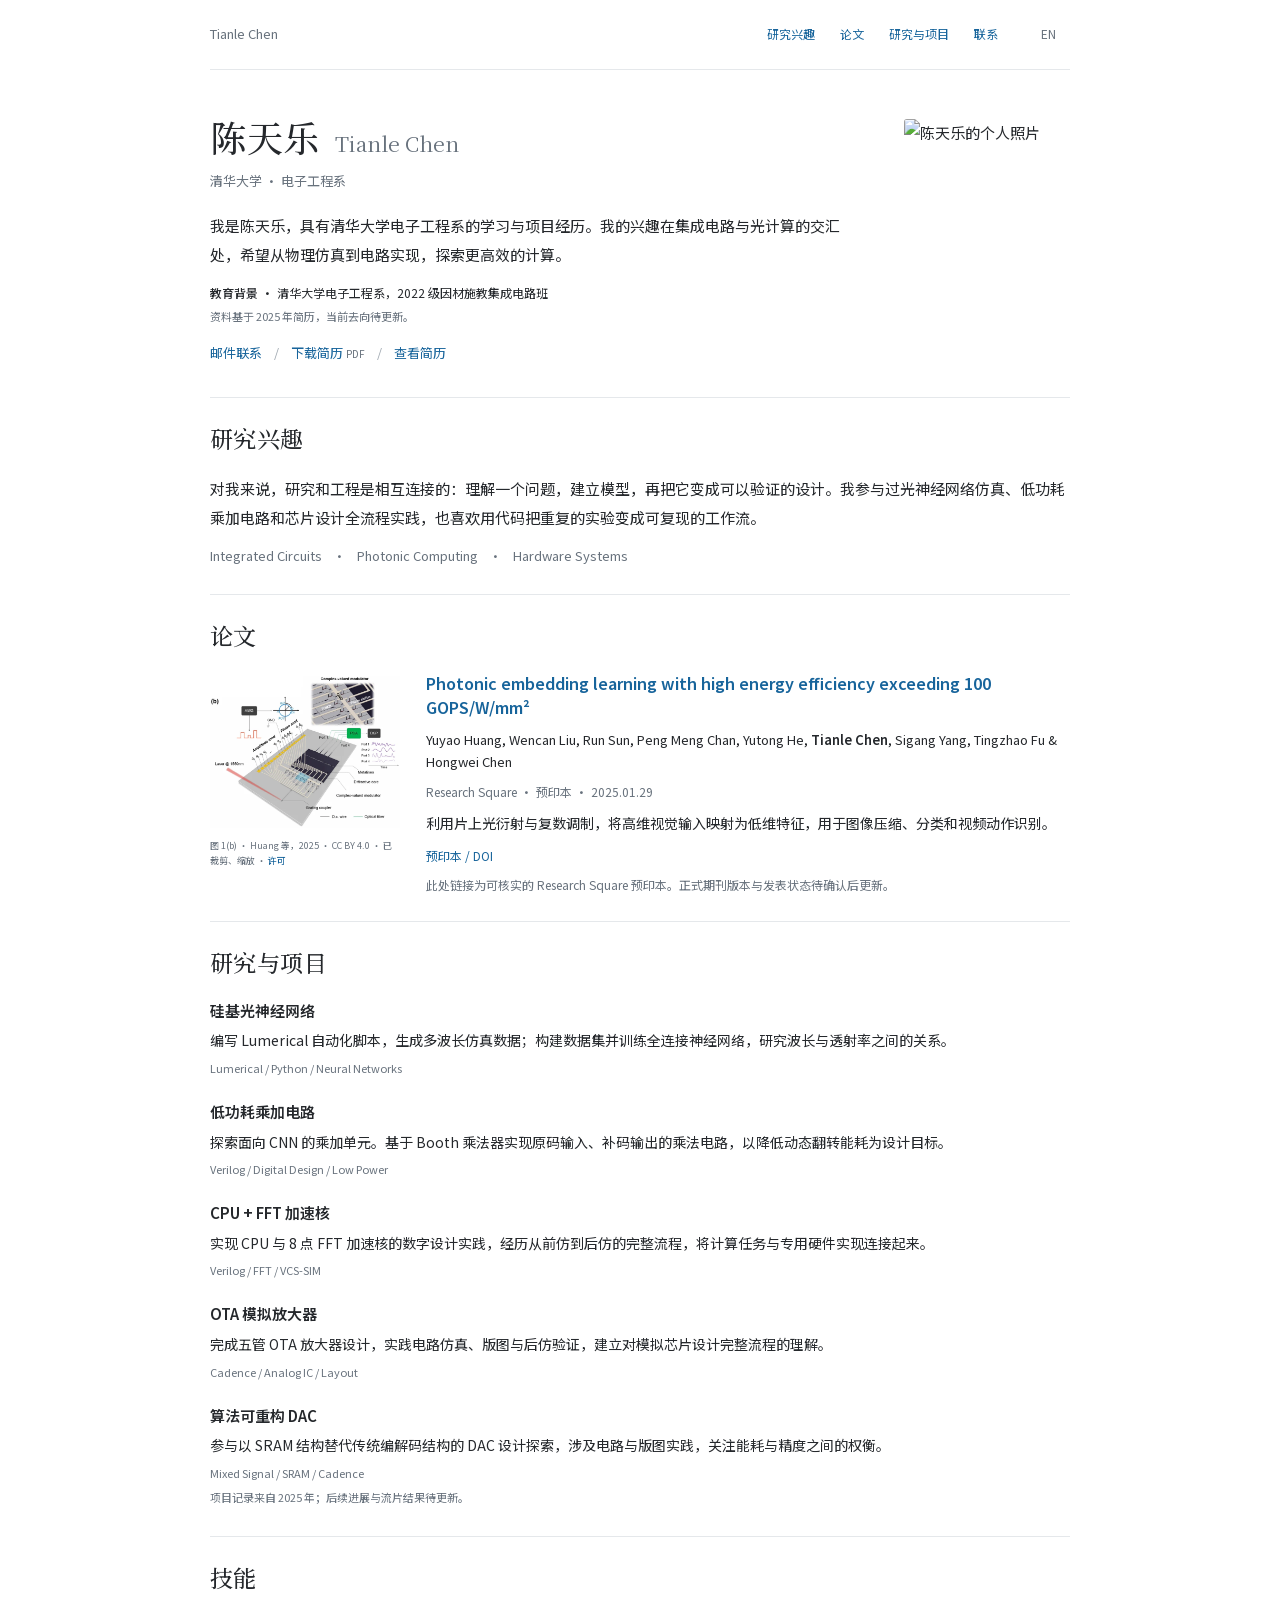
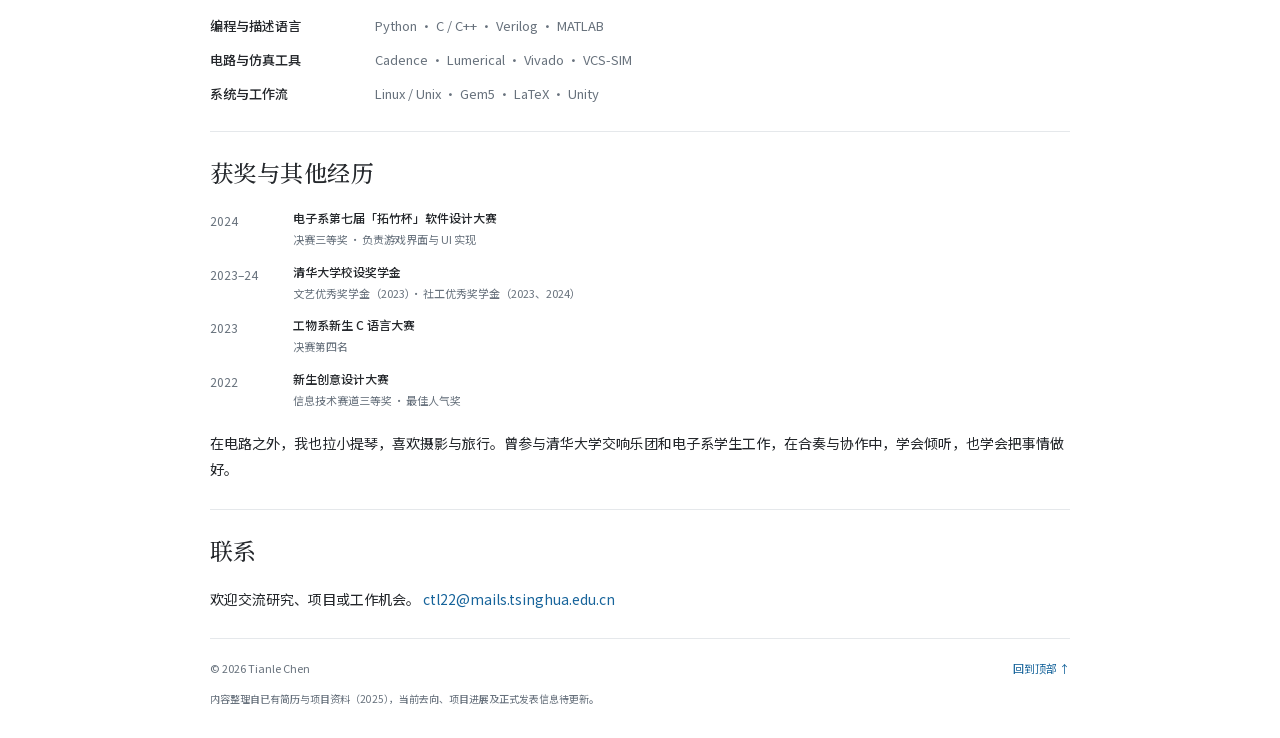
==== index.html @ f5d43eaf "Create personal academic homepage" ====
﻿<!doctype html>
<html lang="zh-CN">
<head>
  <meta charset="UTF-8">
  <meta name="viewport" content="width=device-width, initial-scale=1">
  <meta name="theme-color" content="#ffffff">
  <meta name="author" content="Tianle Chen">
  <meta name="description" content="陈天乐的个人主页：集成电路设计、光计算、科研与工程项目。Tianle Chen — integrated circuits, photonic computing, and engineering projects.">
  <title>陈天乐 Tianle Chen · 个人主页</title>
  <link rel="icon" type="image/svg+xml" href="assets/favicon.svg">
  <script>
    // Direct file previews use system fallbacks; HTTP(S) previews load the bundled fonts.
    // This avoids browser file:// font restrictions without third-party services.
    if (location.protocol !== "file:") {
      const sheet = document.createElement("link");
      sheet.rel = "stylesheet";
      sheet.href = "assets/fonts/fonts.css";
      document.head.appendChild(sheet);
      for (const font of ["profile-sans-sc.woff2", "profile-serif-sc.woff2"]) {
        const preload = document.createElement("link");
        preload.rel = "preload";
        preload.as = "font";
        preload.type = "font/woff2";
        preload.crossOrigin = "anonymous";
        preload.href = "assets/fonts/" + font;
        document.head.appendChild(preload);
      }
    }
  </script>
  <link rel="stylesheet" href="styles.css">
  <script src="content.js" defer></script>
  <script src="app.js" defer></script>
</head>
<body>
  <a class="skip-link" href="#main">跳转到主要内容 / Skip to content</a>
  <div id="app"></div>
  <noscript><main class="no-script"><h1>陈天乐 · Tianle Chen</h1><p>集成电路设计与光计算。请启用 JavaScript 以浏览完整主页。</p><p>Integrated circuit design and photonic computing. Enable JavaScript to view the full site.</p><a href="resume.html">查看简历 / View résumé</a><p><a href="mailto:ctl22@mails.tsinghua.edu.cn">ctl22@mails.tsinghua.edu.cn</a></p></main></noscript>
</body>
</html>
---- styles.css ----
/* 简洁学者主页：日常改内容请打开 content.js。
 * 改颜色、页面宽度、字号与间距，在下方对应注释处修改。 */
/* 字体采用随网站打包的开源思源字体子集，不请求第三方字体服务。
 * 标题：思源宋体；正文：思源黑体。修改字体入口是下面的两个变量。 */
:root {
  --font-body: "Profile Sans SC", "Noto Sans SC", "PingFang SC", "Microsoft YaHei", sans-serif;
  --font-heading: "Profile Serif SC", "Noto Serif SC", "Songti SC", Georgia, serif;
  --paper: #ffffff;
  --text: #25282c;
  --muted: #68727d;
  --link: #17649b;
  --link-hover: #0d416c;
  --border: #e5e8eb;
  --page-width: 860px;
}
* { box-sizing: border-box; }
html { scroll-behavior: smooth; scroll-padding-top: 24px; }
body { margin: 0; color: var(--text); background: var(--paper); font-family: var(--font-body); font-size: 15px; font-weight: 400; line-height: 1.9; font-synthesis: none; text-rendering: optimizeLegibility; -webkit-font-smoothing: antialiased; }
a { color: var(--link); text-decoration: none; text-underline-offset: 3px; }
a:hover { color: var(--link-hover); text-decoration: underline; }
a:focus-visible, button:focus-visible { outline: 2px solid var(--link); outline-offset: 4px; border-radius: 2px; }
p { margin: 0 0 12px; }
img { display: block; max-width: 100%; }
button { font: inherit; }
.container { width: calc(100% - 56px); max-width: var(--page-width); margin-inline: auto; }
.sr-only { position: absolute; width: 1px; height: 1px; padding: 0; margin: -1px; overflow: hidden; clip: rect(0,0,0,0); white-space: nowrap; border: 0; }
.skip-link { position: fixed; top: -80px; left: 16px; z-index: 10; padding: 8px 16px; background: white; border: 1px solid var(--link); }
.skip-link:focus { top: 8px; }

/* 顶部导航：普通文档式导航，不悬浮、不遮挡正文。 */
.site-header { display: flex; align-items: center; gap: 28px; min-height: 70px; border-bottom: 1px solid var(--border); }
.site-name { font-size: 13px; color: var(--muted); white-space: nowrap; }
.site-nav { display: flex; align-items: center; justify-content: flex-end; flex: 1; gap: 25px; }
.site-nav a { display: inline-flex; align-items: center; font-size: 12px; min-height: 44px; white-space: nowrap; }
#language-toggle { min-width: 44px; min-height: 44px; border: 0; background: transparent; color: var(--muted); cursor: pointer; font-size: 12px; padding: 4px; }
#language-toggle:hover { color: var(--link); }

/* 首页：文字在左、照片在右。替换照片请编辑 content.js 的 portrait。 */
.hero { display: grid; grid-template-columns: minmax(0, 1fr) 166px; grid-template-areas: "identity photo" "intro photo" "education photo" "links photo"; column-gap: 44px; align-items: start; padding-block: 42px 32px; }
.hero-identity { grid-area: identity; }
h1 { font-family: var(--font-heading); font-size: 36px; line-height: 1.4; font-weight: 500; letter-spacing: 0.02em; margin: 0 0 7px; }
.english-name { font-family: var(--font-heading); font-size: 21px; font-weight: 400; color: var(--muted); display: inline-block; margin-left: 15px; letter-spacing: 0; }
.affiliation { color: var(--muted); font-size: 13px; margin-bottom: 18px; }
.portrait { grid-area: photo; width: 166px; height: 221px; object-fit: cover; border-radius: 3px; margin-top: 7px; }
.intro { grid-area: intro; margin-bottom: 13px; }
.education { grid-area: education; font-size: 12px; margin-bottom: 14px; }
.education p { margin: 0; }
.education strong { font-weight: 500; }
.education .note { font-size: 11px; margin-top: 3px; }
.hero-links { grid-area: links; display: flex; align-items: center; flex-wrap: wrap; gap: 5px 12px; font-size: 13px; }
.hero-links > span { color: #a3abb3; }
.file-type { font-size: 10px; color: var(--muted); }
.hero.no-portrait { grid-template-columns: 1fr; grid-template-areas: "identity" "intro" "education" "links"; }

/* 正文模块：完整阅读列，不使用左右大栏、卡片、筛选或展开按钮。 */
.section { padding-block: 23px 25px; border-top: 1px solid var(--border); }
h2 { font-family: var(--font-heading); font-size: 23px; font-weight: 500; line-height: 1.6; letter-spacing: 0.02em; margin: 0 0 17px; }
h3 { font-size: 15px; font-weight: 600; line-height: 1.65; margin: 0 0 5px; }
.section-content > :last-child { margin-bottom: 0; }
.note { color: var(--muted); font-size: 12px; line-height: 1.7; }
.interests { color: var(--muted); font-size: 13px; }
.interests span { padding-inline: 8px; }
.plain-list { list-style: none; padding: 0; margin: 0; }

/* 论文：左边为自己论文的可选缩略图，右边为标题、作者和链接。 */
.publication.has-image { display: grid; grid-template-columns: 190px minmax(0, 1fr); gap: 26px; align-items: start; }
.publication + .publication { margin-top: 26px; padding-top: 24px; border-top: 1px solid var(--border); }
.paper-figure { margin: 4px 0 0; }
.paper-figure img { width: 100%; height: auto; }
.paper-figure figcaption { margin-top: 10px; color: var(--muted); font-size: 9px; line-height: 1.7; }
.publication h3 { font-size: 16px; font-weight: 600; line-height: 1.55; margin-bottom: 8px; }
.authors { font-size: 13px; margin-bottom: 8px; line-height: 1.7; }
.authors strong { font-weight: 600; }
.publication-meta { font-size: 12px; color: var(--muted); margin-bottom: 8px; }
.paper-summary { font-size: 14px; line-height: 1.75; margin-bottom: 8px; }
.paper-links { font-size: 12px; margin-bottom: 8px; }
.paper-links span { color: var(--muted); padding-inline: 7px; }
.paper-details > :last-child { margin-bottom: 0; }

/* 项目：按 content.js 中的顺序，简短、直接地说明工作。 */
.project + .project { margin-top: 20px; }
.project p { font-size: 14px; margin-bottom: 4px; }
.project .project-tags { font-size: 11px; color: var(--muted); }
.project .note { font-size: 11px; margin-top: 4px; }

/* 技能、获奖、其他经历与联系。 */
.skill-list { margin: 0; font-size: 13px; }
.skill-row { display: grid; grid-template-columns: 145px minmax(0, 1fr); gap: 20px; }
.skill-row + .skill-row { margin-top: 9px; }
.skill-row dt { font-weight: 500; }
.skill-row dd { margin: 0; color: var(--muted); }
.honor { display: grid; grid-template-columns: 67px minmax(0, 1fr); gap: 16px; font-size: 12px; }
.honor + .honor { margin-top: 12px; }
.honor-year { color: var(--muted); padding-top: 1px; }
.honor h3 { font-size: 12px; font-weight: 500; margin-bottom: 1px; }
.honor p { color: var(--muted); font-size: 11px; margin: 0; }
.beyond-text { font-size: 14px; margin-top: 19px; }
#contact p { font-size: 14px; }
.email-link { overflow-wrap: anywhere; }
.site-footer { border-top: 1px solid var(--border); padding-block: 20px 30px; }
.footer-line { display: flex; align-items: center; justify-content: space-between; gap: 18px; font-size: 11px; color: var(--muted); }
.site-footer > p { font-size: 10px; line-height: 1.8; color: var(--muted); margin: 10px 0 0; }
.no-script { max-width: 860px; margin: 60px auto; padding: 24px; }

/* 移动端：保持导航可见，缩略图和论文文字上下排列。 */
@media (max-width: 760px) {
  .site-header { gap: 14px; }
  .site-nav { gap: 18px; }
  .hero { column-gap: 28px; grid-template-columns: minmax(0, 1fr) 140px; }
  .portrait { width: 140px; height: 187px; }
  .english-name { display: block; margin: 5px 0 0; font-size: 18px; }
  .publication.has-image { grid-template-columns: 155px minmax(0, 1fr); gap: 21px; }
}
@media (max-width: 600px) {
  .container { width: calc(100% - 40px); }
  .site-header { display: grid; grid-template-columns: minmax(0, 1fr) 44px; gap: 0; padding-top: 6px; }
  .site-name { grid-column: 1; grid-row: 1; }
  #language-toggle { grid-column: 2; grid-row: 1; }
  .site-nav { grid-column: 1 / -1; grid-row: 2; justify-content: space-between; gap: 8px; padding-bottom: 4px; }
  .site-nav a { font-size: 11px; white-space: normal; line-height: 1.4; text-align: center; justify-content: center; flex: 1; min-width: 0; }
  .hero { grid-template-columns: minmax(0, 1fr) 96px; grid-template-areas: "identity photo" "intro intro" "education education" "links links"; gap: 0 20px; padding-block: 28px; }
  h1 { font-size: 32px; }
  .english-name { font-size: 17px; margin-top: 5px; }
  .affiliation { font-size: 11px; margin-top: 10px; margin-bottom: 0; }
  .portrait { width: 96px; height: 128px; margin: 0; }
  .intro { font-size: 14px; margin-top: 21px; }
  .education { font-size: 11px; }
  .hero-links { font-size: 12px; gap: 4px 10px; }
  .section { padding-block: 23px; }
  h2 { font-size: 21px; margin-bottom: 15px; }
  .section-content { font-size: 14px; }
  .publication.has-image { display: block; }
  .paper-figure { width: 190px; margin: 0 0 16px; }
  .paper-figure figcaption { font-size: 9px; }
  .publication h3 { font-size: 16px; }
  .skill-row { grid-template-columns: 1fr; gap: 1px; }
  .honor { grid-template-columns: 55px minmax(0, 1fr); gap: 12px; }
  .hero.no-portrait .intro { margin-top: 16px; }
}
@media (prefers-reduced-motion: reduce) { html { scroll-behavior: auto; } }
@media print {
  .site-header, .hero-links, .back-top, .skip-link { display: none; }
  .container { width: 100%; }
  .hero { padding-block: 15px 20px; }
  .section { padding-block: 18px; }
  .project, .publication, .honor { break-inside: avoid; }
}
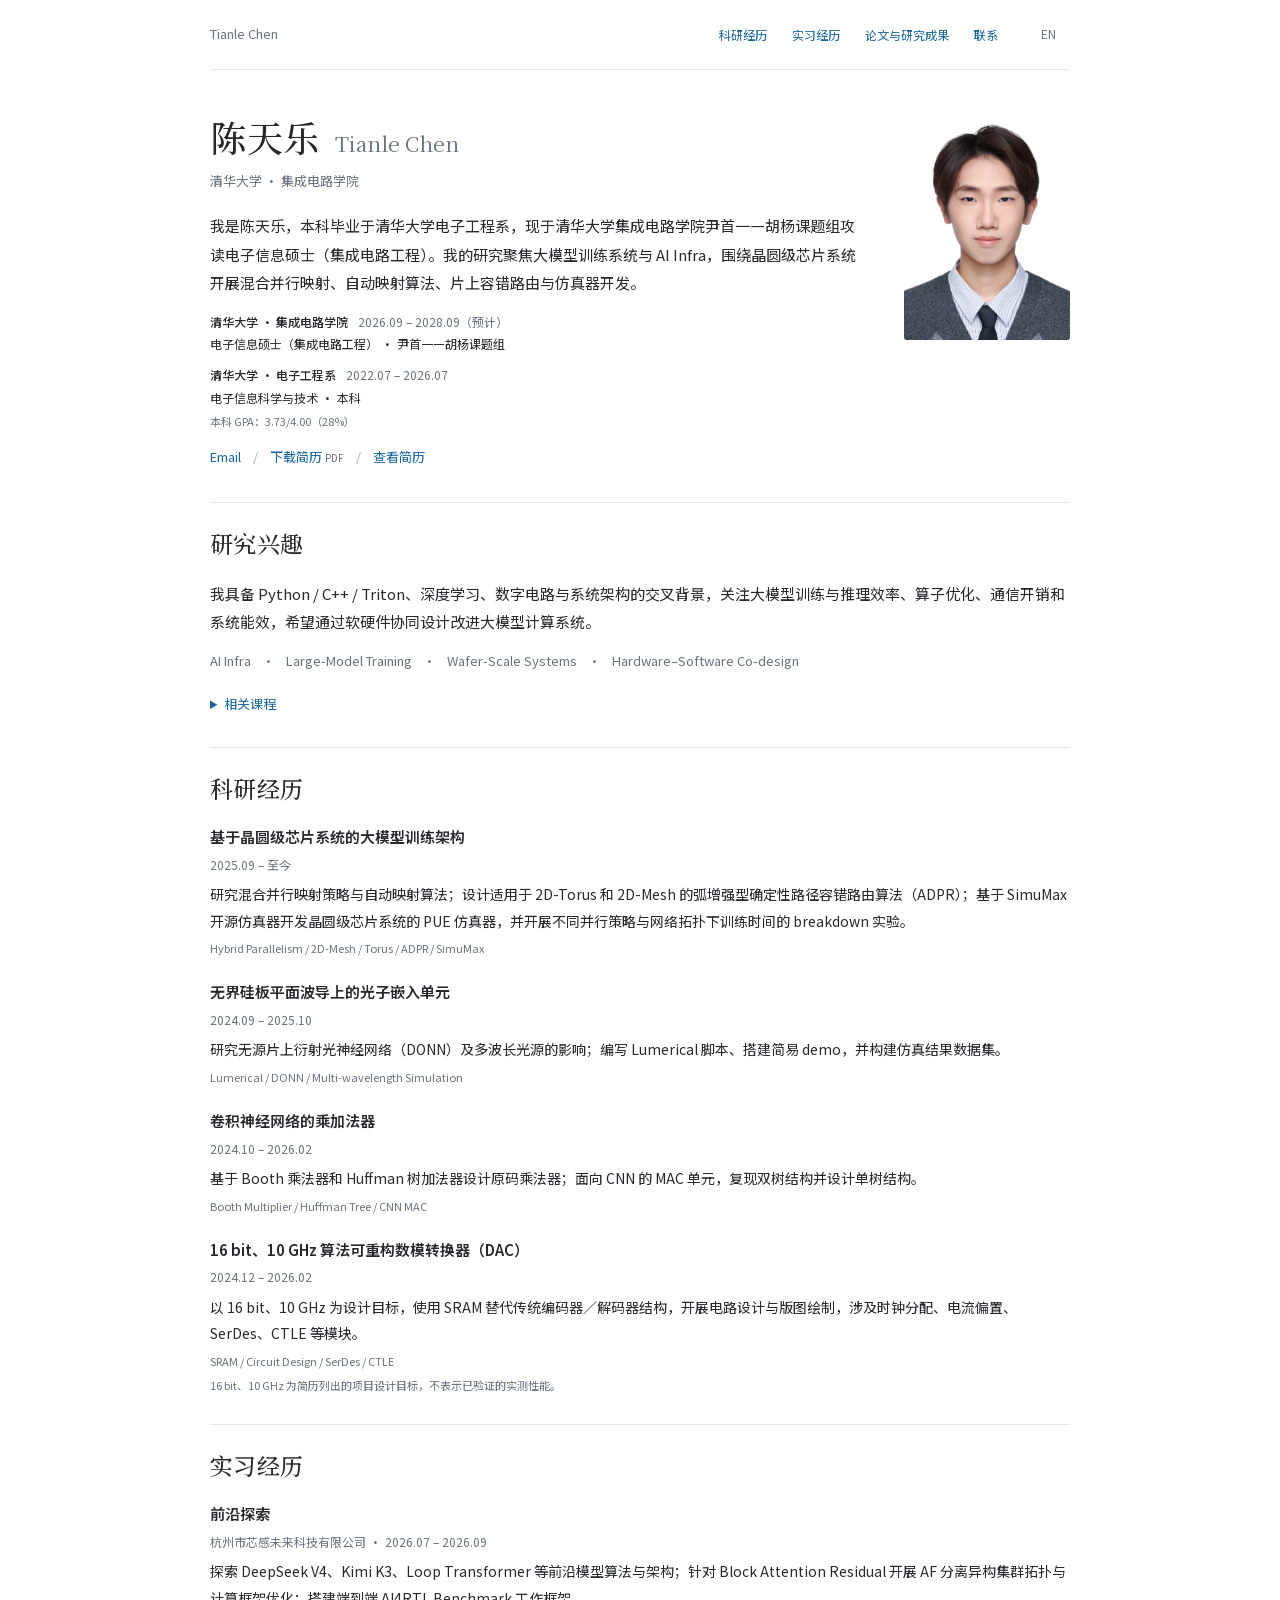
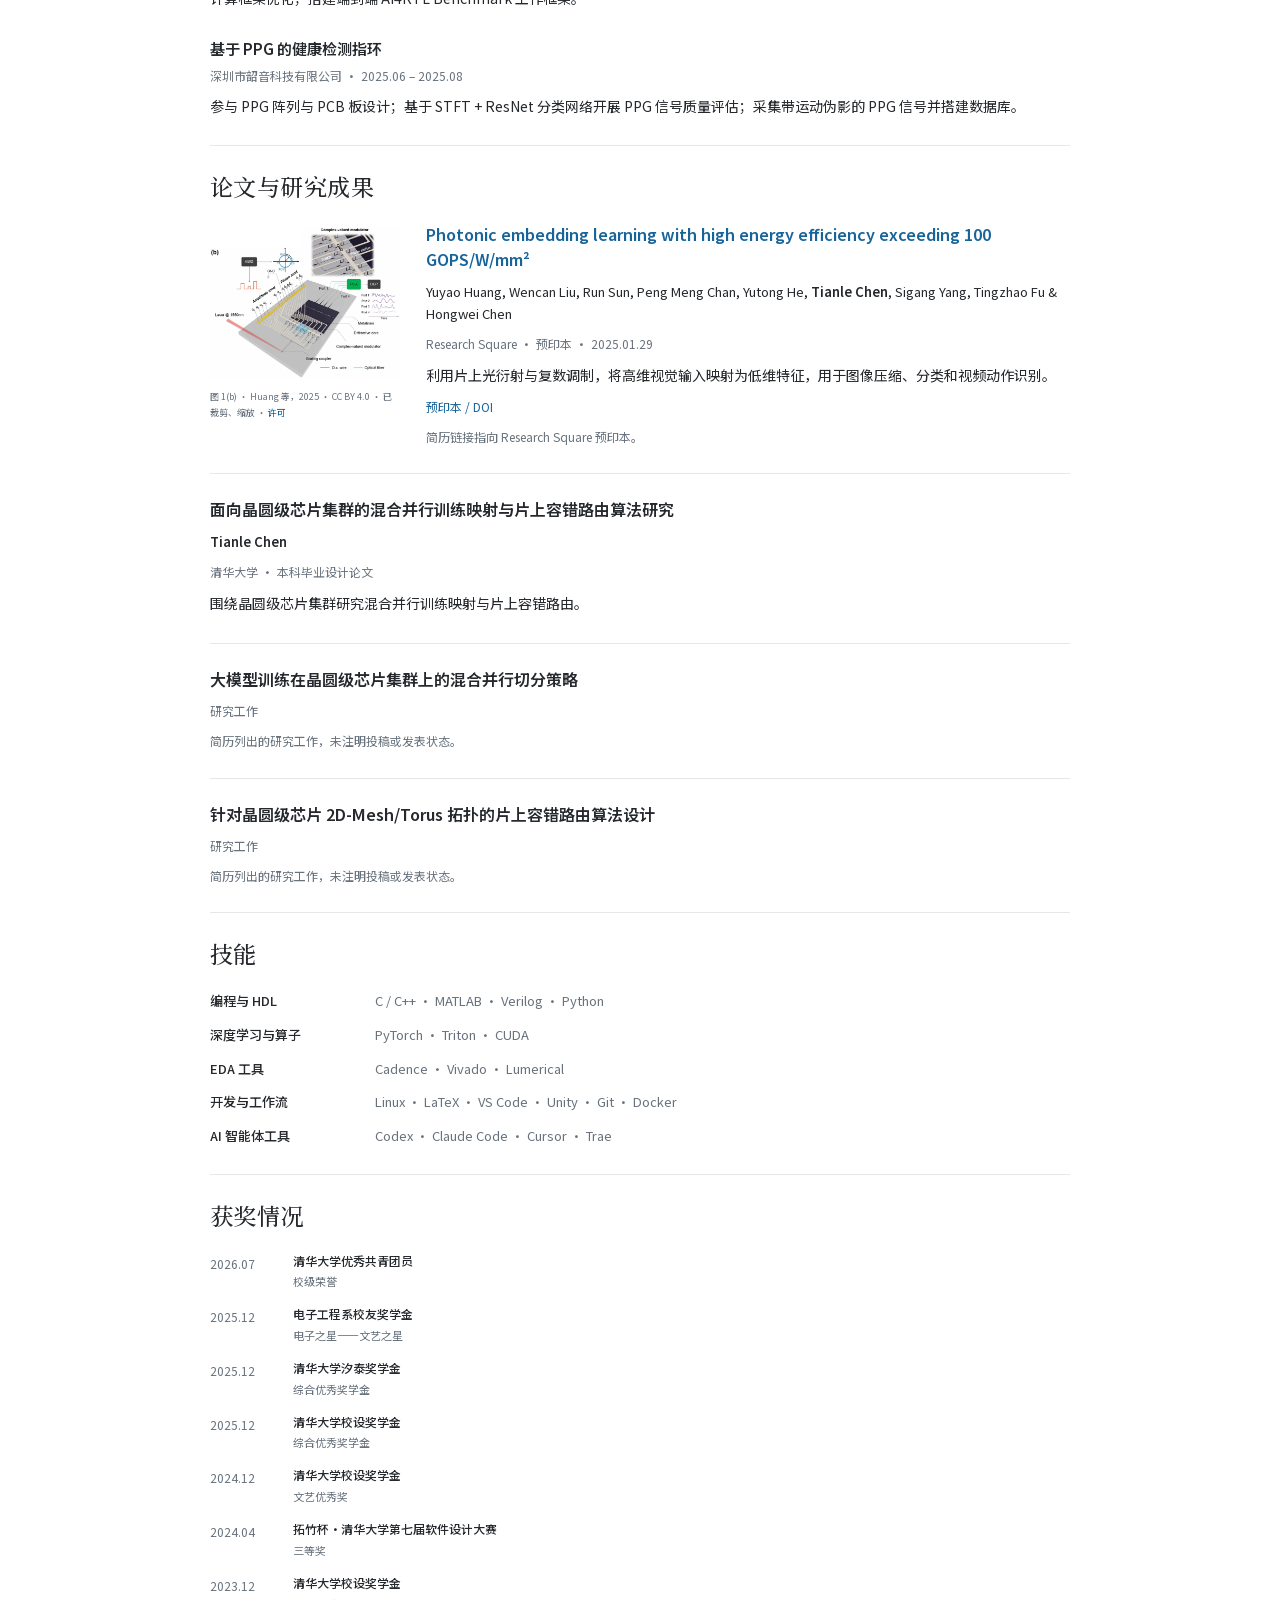
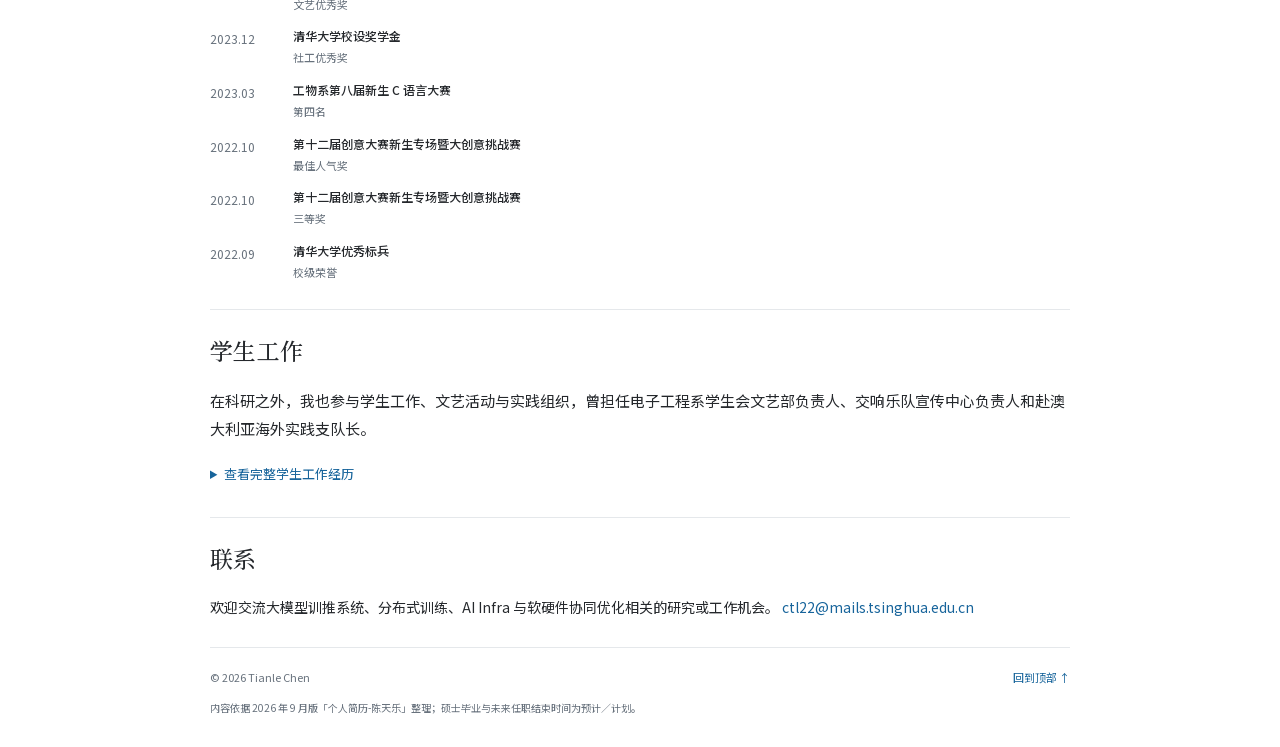
==== commit 0e66c118: "update" ====
--- a/index.html
+++ b/index.html
@@ -1,11 +1,11 @@
-﻿<!doctype html>
+<!doctype html>
 <html lang="zh-CN">
 <head>
   <meta charset="UTF-8">
   <meta name="viewport" content="width=device-width, initial-scale=1">
   <meta name="theme-color" content="#ffffff">
   <meta name="author" content="Tianle Chen">
-  <meta name="description" content="陈天乐的个人主页：集成电路设计、光计算、科研与工程项目。Tianle Chen — integrated circuits, photonic computing, and engineering projects.">
+  <meta name="description" content="陈天乐的个人主页：清华大学集成电路学院，AI Infra、大模型训练系统与晶圆级芯片系统。Tianle Chen — AI infrastructure, large-model training, and wafer-scale systems at Tsinghua University.">
   <title>陈天乐 Tianle Chen · 个人主页</title>
   <link rel="icon" type="image/svg+xml" href="assets/favicon.svg">
   <script>
@@ -34,7 +34,7 @@
 <body>
   <a class="skip-link" href="#main">跳转到主要内容 / Skip to content</a>
   <div id="app"></div>
-  <noscript><main class="no-script"><h1>陈天乐 · Tianle Chen</h1><p>集成电路设计与光计算。请启用 JavaScript 以浏览完整主页。</p><p>Integrated circuit design and photonic computing. Enable JavaScript to view the full site.</p><a href="resume.html">查看简历 / View résumé</a><p><a href="mailto:ctl22@mails.tsinghua.edu.cn">ctl22@mails.tsinghua.edu.cn</a></p></main></noscript>
+  <noscript><main class="no-script"><h1>陈天乐 · Tianle Chen</h1><p>AI Infra、大模型训练系统与晶圆级芯片系统。请启用 JavaScript 以浏览完整主页。</p><p>AI infrastructure, large-model training, and wafer-scale systems. Enable JavaScript to view the full site.</p><a href="resume.html">查看简历 / View résumé</a><p><a href="mailto:ctl22@mails.tsinghua.edu.cn">ctl22@mails.tsinghua.edu.cn</a></p></main></noscript>
 </body>
 </html>
 
--- a/styles.css
+++ b/styles.css
@@ -30,8 +30,8 @@
 /* 顶部导航：普通文档式导航，不悬浮、不遮挡正文。 */
 .site-header { display: flex; align-items: center; gap: 28px; min-height: 70px; border-bottom: 1px solid var(--border); }
 .site-name { font-size: 13px; color: var(--muted); white-space: nowrap; }
-.site-nav { display: flex; align-items: center; justify-content: flex-end; flex: 1; gap: 25px; }
-.site-nav a { display: inline-flex; align-items: center; font-size: 12px; min-height: 44px; white-space: nowrap; }
+.site-nav { min-width: 0; display: flex; align-items: center; justify-content: flex-end; flex: 1; gap: 25px; }
+.site-nav a { display: inline-flex; align-items: center; font-size: 12px; min-height: 44px; min-width: 0; line-height: 1.5; text-align: center; justify-content: center; white-space: normal; }
 #language-toggle { min-width: 44px; min-height: 44px; border: 0; background: transparent; color: var(--muted); cursor: pointer; font-size: 12px; padding: 4px; }
 #language-toggle:hover { color: var(--link); }
 
@@ -52,7 +52,7 @@
 .file-type { font-size: 10px; color: var(--muted); }
 .hero.no-portrait { grid-template-columns: 1fr; grid-template-areas: "identity" "intro" "education" "links"; }
 
-/* 正文模块：完整阅读列，不使用左右大栏、卡片、筛选或展开按钮。 */
+/* 正文模块：完整阅读列，不使用左右大栏、卡片或展示视角切换。课程和学生工作可展开阅读。 */
 .section { padding-block: 23px 25px; border-top: 1px solid var(--border); }
 h2 { font-family: var(--font-heading); font-size: 23px; font-weight: 500; line-height: 1.6; letter-spacing: 0.02em; margin: 0 0 17px; }
 h3 { font-size: 15px; font-weight: 600; line-height: 1.65; margin: 0 0 5px; }
@@ -145,3 +145,22 @@
   .section { padding-block: 18px; }
   .project, .publication, .honor { break-inside: avoid; }
 }
+
+/* 新版简历：教育日期、科研/实习时间，以及可展开的课程与学生工作。 */
+.education-list li + li { margin-top: 8px; }
+.education-date { color: var(--muted); margin-left: 7px; }
+.project .experience-meta, .experience-meta { color: var(--muted); font-size: 12px; line-height: 1.7; margin-bottom: 7px; }
+.internship + .internship { margin-top: 24px; }
+.internship > p:last-child { font-size: 14px; margin-bottom: 0; }
+.course-details, .service-details { font-size: 13px; }
+.course-details summary, .service-details summary { color: var(--link); cursor: pointer; padding-block: 6px; }
+.course-details summary:focus-visible, .service-details summary:focus-visible { outline: 2px solid var(--link); outline-offset: 3px; }
+.course-details p { color: var(--muted); font-size: 12px; margin-top: 9px; }
+.service-list { margin-top: 15px; }
+.service-entry + .service-entry { margin-top: 18px; }
+.service-entry h3 { font-size: 13px; }
+.service-entry p { font-size: 12px; margin-bottom: 4px; }
+@media (max-width: 600px) {
+  .education-date { display: block; margin-left: 0; }
+  .honor { grid-template-columns: 57px minmax(0, 1fr); }
+}
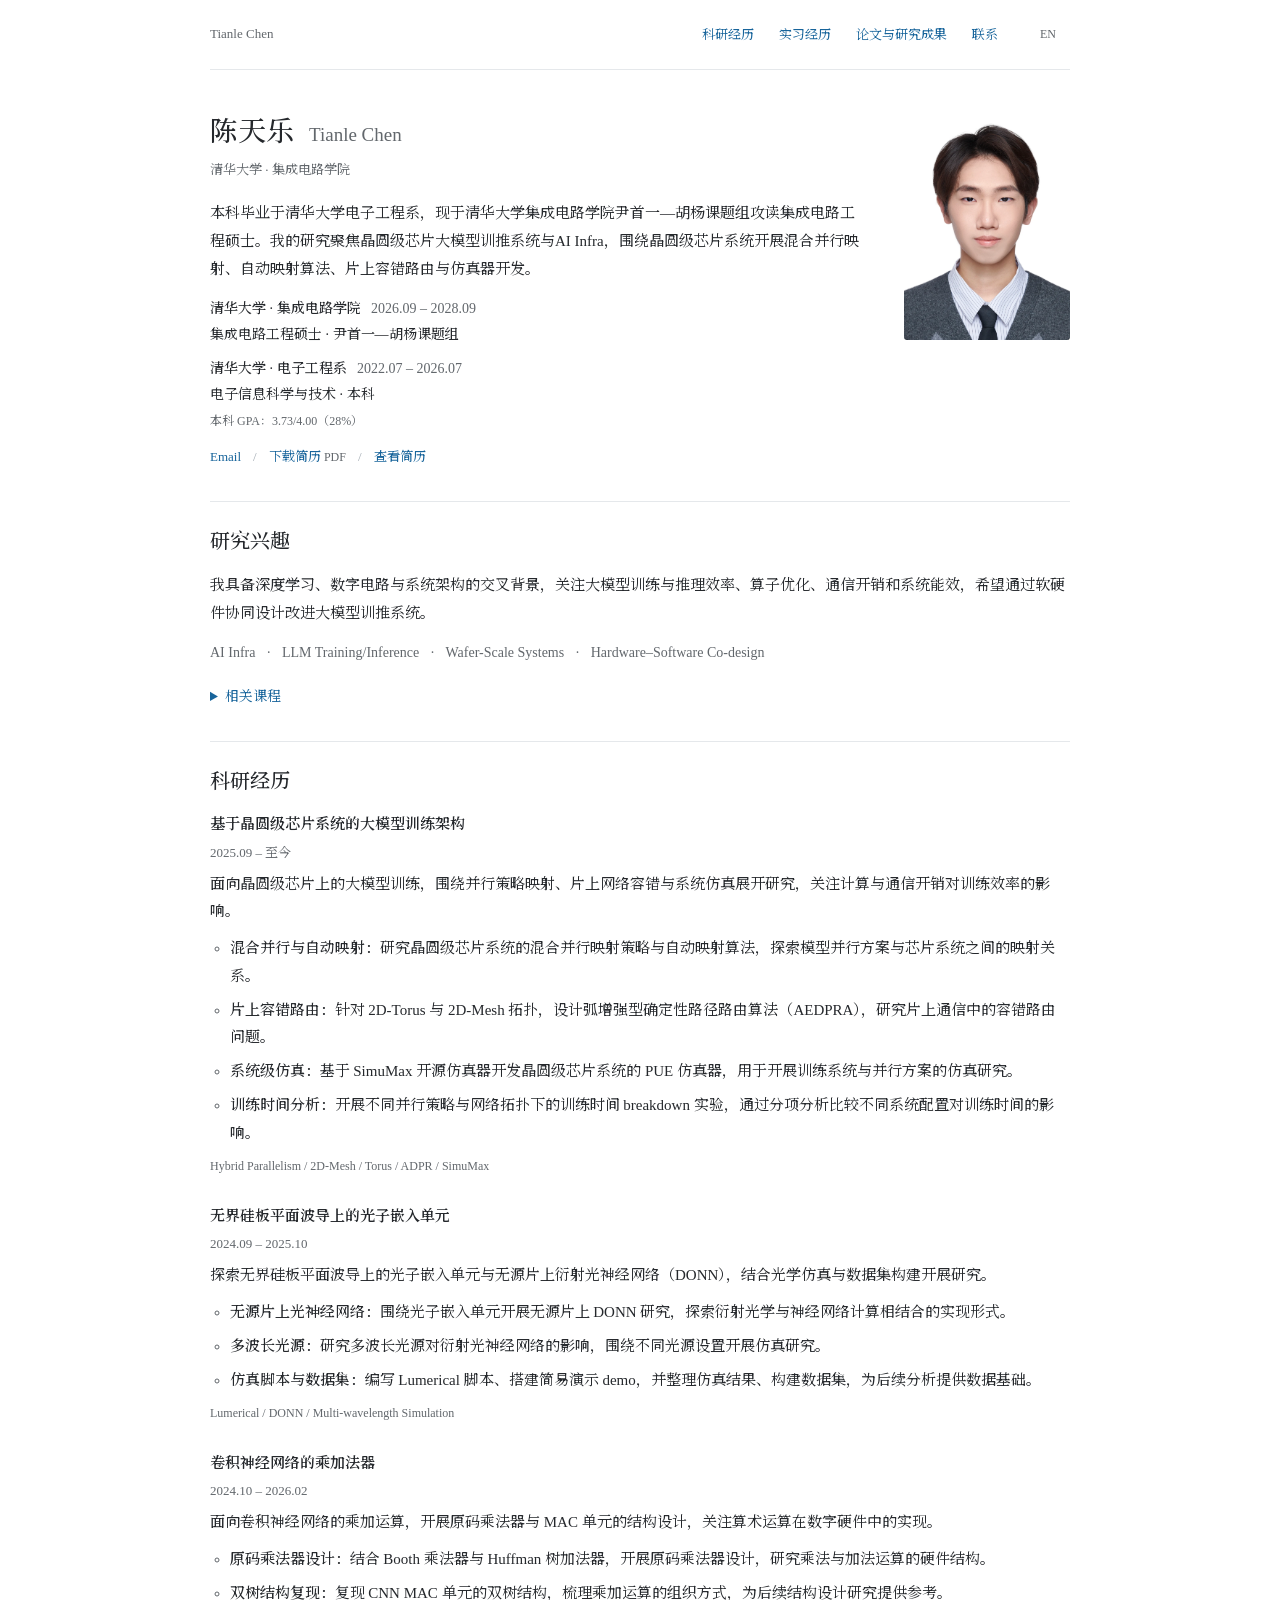
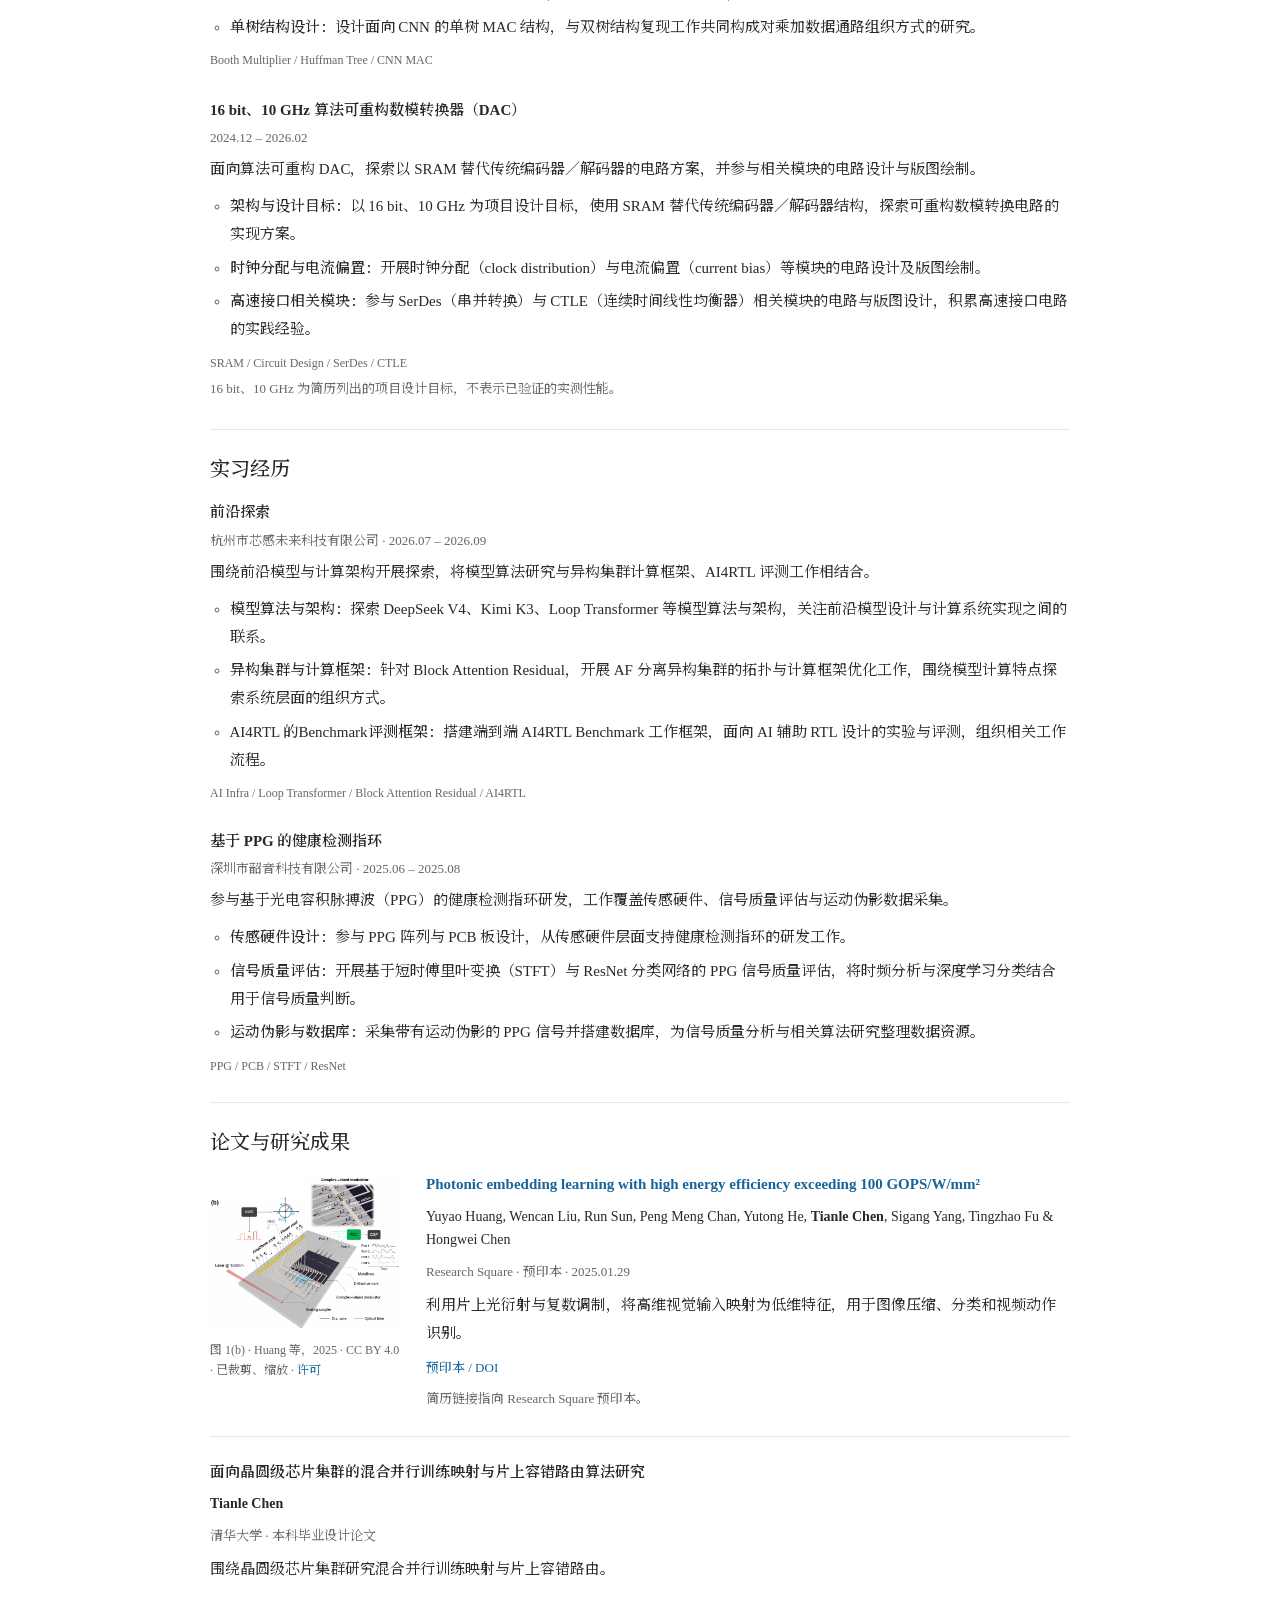
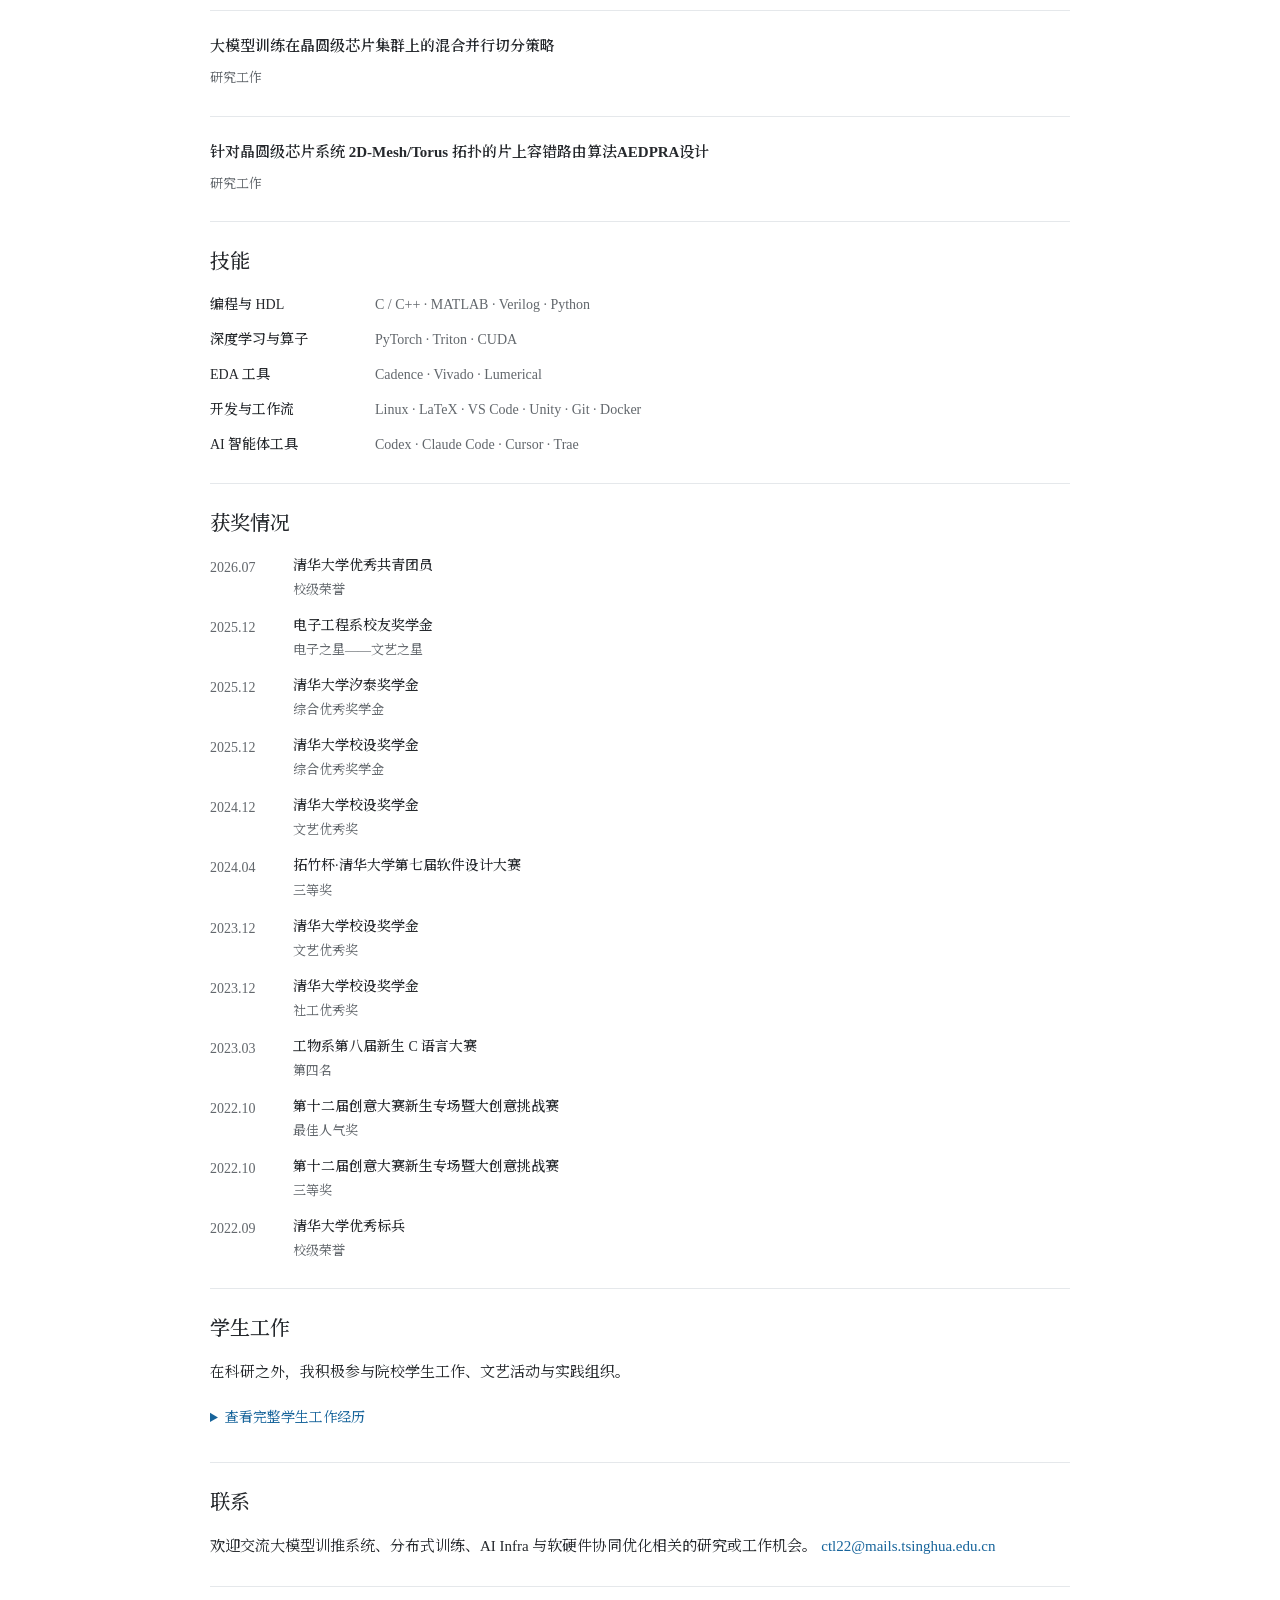
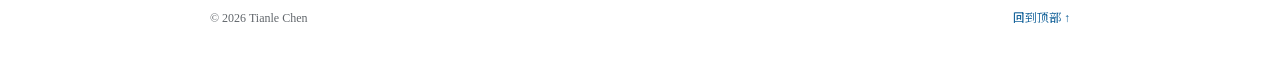
==== commit 5b3adb7b: "update" ====
--- a/index.html
+++ b/index.html
@@ -16,7 +16,7 @@
       sheet.rel = "stylesheet";
       sheet.href = "assets/fonts/fonts.css";
       document.head.appendChild(sheet);
-      for (const font of ["profile-sans-sc.woff2", "profile-serif-sc.woff2"]) {
+      for (const font of ["profile-serif-sc.woff2"]) {
         const preload = document.createElement("link");
         preload.rel = "preload";
         preload.as = "font";
--- a/styles.css
+++ b/styles.css
@@ -1,21 +1,32 @@
 /* 简洁学者主页：日常改内容请打开 content.js。
  * 改颜色、页面宽度、字号与间距，在下方对应注释处修改。 */
 /* 字体采用随网站打包的开源思源字体子集，不请求第三方字体服务。
- * 标题：思源宋体；正文：思源黑体。修改字体入口是下面的两个变量。 */
+ * 中文：思源宋体；英文：Georgia（系统字体），后备 Times New Roman。
+ * 全站采用统一的衬线字体层级；字号入口集中在下方变量，不必逐个模块修改。 */
 :root {
-  --font-body: "Profile Sans SC", "Noto Sans SC", "PingFang SC", "Microsoft YaHei", sans-serif;
-  --font-heading: "Profile Serif SC", "Noto Serif SC", "Songti SC", Georgia, serif;
+  --font-body: Georgia, "Times New Roman", "Profile Serif SC", "Noto Serif SC", "Songti SC", SimSun, serif;
+  --font-heading: Georgia, "Times New Roman", "Profile Serif SC", "Noto Serif SC", "Songti SC", SimSun, serif;
+  --font-size-name: 28px;
+  --font-size-name-secondary: 19px;
+  --font-size-section: 20px;
+  --font-size-body: 15px;
+  --font-size-entry: 15px;
+  --font-size-detail: 14px;
+  --font-size-meta: 13px;
+  --font-size-small: 12px;
+  --line-height-body: 1.85;
   --paper: #ffffff;
   --text: #25282c;
-  --muted: #68727d;
+  --muted: #62676c;
   --link: #17649b;
   --link-hover: #0d416c;
   --border: #e5e8eb;
   --page-width: 860px;
 }
+html:lang(en) { --line-height-body: 1.7; }
 * { box-sizing: border-box; }
 html { scroll-behavior: smooth; scroll-padding-top: 24px; }
-body { margin: 0; color: var(--text); background: var(--paper); font-family: var(--font-body); font-size: 15px; font-weight: 400; line-height: 1.9; font-synthesis: none; text-rendering: optimizeLegibility; -webkit-font-smoothing: antialiased; }
+body { margin: 0; color: var(--text); background: var(--paper); font-family: var(--font-body); font-size: var(--font-size-body); font-weight: 400; line-height: var(--line-height-body); font-synthesis: none; text-rendering: optimizeLegibility; -webkit-font-smoothing: antialiased; }
 a { color: var(--link); text-decoration: none; text-underline-offset: 3px; }
 a:hover { color: var(--link-hover); text-decoration: underline; }
 a:focus-visible, button:focus-visible { outline: 2px solid var(--link); outline-offset: 4px; border-radius: 2px; }
@@ -29,36 +40,36 @@
 
 /* 顶部导航：普通文档式导航，不悬浮、不遮挡正文。 */
 .site-header { display: flex; align-items: center; gap: 28px; min-height: 70px; border-bottom: 1px solid var(--border); }
-.site-name { font-size: 13px; color: var(--muted); white-space: nowrap; }
+.site-name { font-size: var(--font-size-meta); color: var(--muted); white-space: nowrap; }
 .site-nav { min-width: 0; display: flex; align-items: center; justify-content: flex-end; flex: 1; gap: 25px; }
-.site-nav a { display: inline-flex; align-items: center; font-size: 12px; min-height: 44px; min-width: 0; line-height: 1.5; text-align: center; justify-content: center; white-space: normal; }
-#language-toggle { min-width: 44px; min-height: 44px; border: 0; background: transparent; color: var(--muted); cursor: pointer; font-size: 12px; padding: 4px; }
+.site-nav a { display: inline-flex; align-items: center; font-size: var(--font-size-meta); min-height: 44px; min-width: 0; line-height: 1.5; text-align: center; justify-content: center; white-space: normal; }
+#language-toggle { min-width: 44px; min-height: 44px; border: 0; background: transparent; color: var(--muted); cursor: pointer; font-size: var(--font-size-small); padding: 4px; }
 #language-toggle:hover { color: var(--link); }
 
 /* 首页：文字在左、照片在右。替换照片请编辑 content.js 的 portrait。 */
 .hero { display: grid; grid-template-columns: minmax(0, 1fr) 166px; grid-template-areas: "identity photo" "intro photo" "education photo" "links photo"; column-gap: 44px; align-items: start; padding-block: 42px 32px; }
 .hero-identity { grid-area: identity; }
-h1 { font-family: var(--font-heading); font-size: 36px; line-height: 1.4; font-weight: 500; letter-spacing: 0.02em; margin: 0 0 7px; }
-.english-name { font-family: var(--font-heading); font-size: 21px; font-weight: 400; color: var(--muted); display: inline-block; margin-left: 15px; letter-spacing: 0; }
-.affiliation { color: var(--muted); font-size: 13px; margin-bottom: 18px; }
+h1 { font-family: var(--font-heading); font-size: var(--font-size-name); line-height: 1.4; font-weight: 500; letter-spacing: 0; margin: 0 0 7px; }
+.english-name { font-family: var(--font-heading); font-size: var(--font-size-name-secondary); font-weight: 400; color: var(--muted); display: inline-block; margin-left: 15px; letter-spacing: 0; }
+.affiliation { color: var(--muted); font-size: var(--font-size-meta); margin-bottom: 18px; }
 .portrait { grid-area: photo; width: 166px; height: 221px; object-fit: cover; border-radius: 3px; margin-top: 7px; }
-.intro { grid-area: intro; margin-bottom: 13px; }
-.education { grid-area: education; font-size: 12px; margin-bottom: 14px; }
+.intro { grid-area: intro; margin-bottom: 13px; font-size: var(--font-size-body); }
+.education { grid-area: education; font-size: var(--font-size-detail); margin-bottom: 14px; }
 .education p { margin: 0; }
 .education strong { font-weight: 500; }
-.education .note { font-size: 11px; margin-top: 3px; }
-.hero-links { grid-area: links; display: flex; align-items: center; flex-wrap: wrap; gap: 5px 12px; font-size: 13px; }
+.education .note { font-size: var(--font-size-small); margin-top: 3px; }
+.hero-links { grid-area: links; display: flex; align-items: center; flex-wrap: wrap; gap: 5px 12px; font-size: var(--font-size-meta); }
 .hero-links > span { color: #a3abb3; }
-.file-type { font-size: 10px; color: var(--muted); }
+.file-type { font-size: var(--font-size-small); color: var(--muted); }
 .hero.no-portrait { grid-template-columns: 1fr; grid-template-areas: "identity" "intro" "education" "links"; }
 
 /* 正文模块：完整阅读列，不使用左右大栏、卡片或展示视角切换。课程和学生工作可展开阅读。 */
 .section { padding-block: 23px 25px; border-top: 1px solid var(--border); }
-h2 { font-family: var(--font-heading); font-size: 23px; font-weight: 500; line-height: 1.6; letter-spacing: 0.02em; margin: 0 0 17px; }
-h3 { font-size: 15px; font-weight: 600; line-height: 1.65; margin: 0 0 5px; }
+h2 { font-family: var(--font-heading); font-size: var(--font-size-section); font-weight: 500; line-height: 1.6; letter-spacing: 0; margin: 0 0 15px; }
+h3 { font-size: var(--font-size-entry); font-weight: 600; line-height: 1.65; margin: 0 0 5px; }
 .section-content > :last-child { margin-bottom: 0; }
-.note { color: var(--muted); font-size: 12px; line-height: 1.7; }
-.interests { color: var(--muted); font-size: 13px; }
+.note { color: var(--muted); font-size: var(--font-size-meta); line-height: 1.7; }
+.interests { color: var(--muted); font-size: var(--font-size-detail); }
 .interests span { padding-inline: 8px; }
 .plain-list { list-style: none; padding: 0; margin: 0; }
 
@@ -67,39 +78,39 @@
 .publication + .publication { margin-top: 26px; padding-top: 24px; border-top: 1px solid var(--border); }
 .paper-figure { margin: 4px 0 0; }
 .paper-figure img { width: 100%; height: auto; }
-.paper-figure figcaption { margin-top: 10px; color: var(--muted); font-size: 9px; line-height: 1.7; }
-.publication h3 { font-size: 16px; font-weight: 600; line-height: 1.55; margin-bottom: 8px; }
-.authors { font-size: 13px; margin-bottom: 8px; line-height: 1.7; }
+.paper-figure figcaption { margin-top: 10px; color: var(--muted); font-size: var(--font-size-small); line-height: 1.7; }
+.publication h3 { font-size: var(--font-size-entry); font-weight: 600; line-height: 1.55; margin-bottom: 8px; }
+.authors { font-size: var(--font-size-detail); margin-bottom: 8px; line-height: 1.7; }
 .authors strong { font-weight: 600; }
-.publication-meta { font-size: 12px; color: var(--muted); margin-bottom: 8px; }
-.paper-summary { font-size: 14px; line-height: 1.75; margin-bottom: 8px; }
-.paper-links { font-size: 12px; margin-bottom: 8px; }
+.publication-meta { font-size: var(--font-size-meta); color: var(--muted); margin-bottom: 8px; }
+.paper-summary { font-size: var(--font-size-body); line-height: var(--line-height-body); margin-bottom: 8px; }
+.paper-links { font-size: var(--font-size-meta); margin-bottom: 8px; }
 .paper-links span { color: var(--muted); padding-inline: 7px; }
 .paper-details > :last-child { margin-bottom: 0; }
 
-/* 项目：按 content.js 中的顺序，简短、直接地说明工作。 */
-.project + .project { margin-top: 20px; }
-.project p { font-size: 14px; margin-bottom: 4px; }
-.project .project-tags { font-size: 11px; color: var(--muted); }
-.project .note { font-size: 11px; margin-top: 4px; }
+/* 科研与实习：项目概述 + 分项工作，保持简洁的单栏列表。 */
+.project + .project { margin-top: 26px; }
+.project p { font-size: var(--font-size-body); margin-bottom: 4px; }
+.project .project-tags { font-size: var(--font-size-small); color: var(--muted); }
+.project .note { font-size: var(--font-size-meta); margin-top: 4px; }
 
 /* 技能、获奖、其他经历与联系。 */
-.skill-list { margin: 0; font-size: 13px; }
+.skill-list { margin: 0; font-size: var(--font-size-detail); }
 .skill-row { display: grid; grid-template-columns: 145px minmax(0, 1fr); gap: 20px; }
 .skill-row + .skill-row { margin-top: 9px; }
 .skill-row dt { font-weight: 500; }
 .skill-row dd { margin: 0; color: var(--muted); }
-.honor { display: grid; grid-template-columns: 67px minmax(0, 1fr); gap: 16px; font-size: 12px; }
+.honor { display: grid; grid-template-columns: 67px minmax(0, 1fr); gap: 16px; font-size: var(--font-size-detail); }
 .honor + .honor { margin-top: 12px; }
 .honor-year { color: var(--muted); padding-top: 1px; }
-.honor h3 { font-size: 12px; font-weight: 500; margin-bottom: 1px; }
-.honor p { color: var(--muted); font-size: 11px; margin: 0; }
-.beyond-text { font-size: 14px; margin-top: 19px; }
-#contact p { font-size: 14px; }
+.honor h3 { font-size: var(--font-size-detail); font-weight: 500; margin-bottom: 1px; }
+.honor p { color: var(--muted); font-size: var(--font-size-meta); margin: 0; }
+.beyond-text { font-size: var(--font-size-body); margin-top: 19px; }
+#contact p { font-size: var(--font-size-body); }
 .email-link { overflow-wrap: anywhere; }
 .site-footer { border-top: 1px solid var(--border); padding-block: 20px 30px; }
-.footer-line { display: flex; align-items: center; justify-content: space-between; gap: 18px; font-size: 11px; color: var(--muted); }
-.site-footer > p { font-size: 10px; line-height: 1.8; color: var(--muted); margin: 10px 0 0; }
+.footer-line { display: flex; align-items: center; justify-content: space-between; gap: 18px; font-size: var(--font-size-small); color: var(--muted); }
+.site-footer > p { font-size: var(--font-size-small); line-height: 1.8; color: var(--muted); margin: 10px 0 0; }
 .no-script { max-width: 860px; margin: 60px auto; padding: 24px; }
 
 /* 移动端：保持导航可见，缩略图和论文文字上下排列。 */
@@ -108,33 +119,35 @@
   .site-nav { gap: 18px; }
   .hero { column-gap: 28px; grid-template-columns: minmax(0, 1fr) 140px; }
   .portrait { width: 140px; height: 187px; }
-  .english-name { display: block; margin: 5px 0 0; font-size: 18px; }
+  .english-name { display: block; margin: 5px 0 0; font-size: var(--font-size-name-secondary); }
   .publication.has-image { grid-template-columns: 155px minmax(0, 1fr); gap: 21px; }
 }
 @media (max-width: 600px) {
+  :root { --font-size-name: 26px; --font-size-name-secondary: 18px; }
   .container { width: calc(100% - 40px); }
   .site-header { display: grid; grid-template-columns: minmax(0, 1fr) 44px; gap: 0; padding-top: 6px; }
-  .site-name { grid-column: 1; grid-row: 1; }
-  #language-toggle { grid-column: 2; grid-row: 1; }
+  .site-name { grid-column: 1; grid-row: 1; font-size: var(--font-size-meta); }
+  #language-toggle { grid-column: 2; grid-row: 1; font-size: var(--font-size-small); }
   .site-nav { grid-column: 1 / -1; grid-row: 2; justify-content: space-between; gap: 8px; padding-bottom: 4px; }
-  .site-nav a { font-size: 11px; white-space: normal; line-height: 1.4; text-align: center; justify-content: center; flex: 1; min-width: 0; }
+  .site-nav a { font-size: var(--font-size-small); white-space: normal; line-height: 1.4; text-align: center; justify-content: center; flex: 1; min-width: 0; }
+  .site-nav a[href="#publications"] { flex: 1.6; }
   .hero { grid-template-columns: minmax(0, 1fr) 96px; grid-template-areas: "identity photo" "intro intro" "education education" "links links"; gap: 0 20px; padding-block: 28px; }
-  h1 { font-size: 32px; }
-  .english-name { font-size: 17px; margin-top: 5px; }
-  .affiliation { font-size: 11px; margin-top: 10px; margin-bottom: 0; }
+  h1 { font-size: var(--font-size-name); letter-spacing: 0; }
+  .english-name { font-size: var(--font-size-name-secondary); margin-top: 5px; }
+  .affiliation { font-size: var(--font-size-meta); margin-top: 10px; margin-bottom: 0; }
   .portrait { width: 96px; height: 128px; margin: 0; }
-  .intro { font-size: 14px; margin-top: 21px; }
-  .education { font-size: 11px; }
-  .hero-links { font-size: 12px; gap: 4px 10px; }
+  .intro { font-size: var(--font-size-body); margin-top: 21px; }
+  .education { font-size: var(--font-size-detail); }
+  .hero-links { font-size: var(--font-size-meta); gap: 4px 10px; }
   .section { padding-block: 23px; }
-  h2 { font-size: 21px; margin-bottom: 15px; }
-  .section-content { font-size: 14px; }
+  h2 { font-size: var(--font-size-section); margin-bottom: 15px; letter-spacing: 0; margin: 0 0 15px; }
+  .section-content { font-size: var(--font-size-body); }
   .publication.has-image { display: block; }
   .paper-figure { width: 190px; margin: 0 0 16px; }
-  .paper-figure figcaption { font-size: 9px; }
-  .publication h3 { font-size: 16px; }
+  .paper-figure figcaption { font-size: var(--font-size-small); }
+  .publication h3 { font-size: var(--font-size-entry); }
   .skill-row { grid-template-columns: 1fr; gap: 1px; }
-  .honor { grid-template-columns: 55px minmax(0, 1fr); gap: 12px; }
+  .honor { grid-template-columns: 55px minmax(0, 1fr); gap: 12px; font-size: var(--font-size-detail); }
   .hero.no-portrait .intro { margin-top: 16px; }
 }
 @media (prefers-reduced-motion: reduce) { html { scroll-behavior: auto; } }
@@ -149,18 +162,25 @@
 /* 新版简历：教育日期、科研/实习时间，以及可展开的课程与学生工作。 */
 .education-list li + li { margin-top: 8px; }
 .education-date { color: var(--muted); margin-left: 7px; }
-.project .experience-meta, .experience-meta { color: var(--muted); font-size: 12px; line-height: 1.7; margin-bottom: 7px; }
+.project .experience-meta, .experience-meta { color: var(--muted); font-size: var(--font-size-meta); line-height: 1.7; margin-bottom: 7px; }
 .internship + .internship { margin-top: 24px; }
-.internship > p:last-child { font-size: 14px; margin-bottom: 0; }
-.course-details, .service-details { font-size: 13px; }
+.internship > p:not(.experience-meta):not(.experience-tags) { font-size: var(--font-size-body); margin-bottom: 4px; }
+.experience-points { padding-left: 1.3em; margin: 9px 0 8px; font-size: var(--font-size-body); line-height: var(--line-height-body); }
+.experience-points li + li { margin-top: 6px; }
+.experience-points li { overflow-wrap: anywhere; }
+.experience-points li::marker { color: var(--muted); }
+.experience-points strong { font-weight: 500; }
+.project .project-tags, .internship .experience-tags { margin-top: 8px; font-size: var(--font-size-small); color: var(--muted); }
+.internship .experience-tags { margin-bottom: 0; overflow-wrap: anywhere; }
+.course-details, .service-details { font-size: var(--font-size-detail); }
 .course-details summary, .service-details summary { color: var(--link); cursor: pointer; padding-block: 6px; }
 .course-details summary:focus-visible, .service-details summary:focus-visible { outline: 2px solid var(--link); outline-offset: 3px; }
-.course-details p { color: var(--muted); font-size: 12px; margin-top: 9px; }
+.course-details p { color: var(--muted); font-size: var(--font-size-meta); margin-top: 9px; }
 .service-list { margin-top: 15px; }
 .service-entry + .service-entry { margin-top: 18px; }
-.service-entry h3 { font-size: 13px; }
-.service-entry p { font-size: 12px; margin-bottom: 4px; }
+.service-entry h3 { font-size: var(--font-size-detail); }
+.service-entry p { font-size: var(--font-size-meta); margin-bottom: 4px; }
 @media (max-width: 600px) {
   .education-date { display: block; margin-left: 0; }
-  .honor { grid-template-columns: 57px minmax(0, 1fr); }
+  .honor { grid-template-columns: 57px minmax(0, 1fr); font-size: var(--font-size-detail); }
 }
